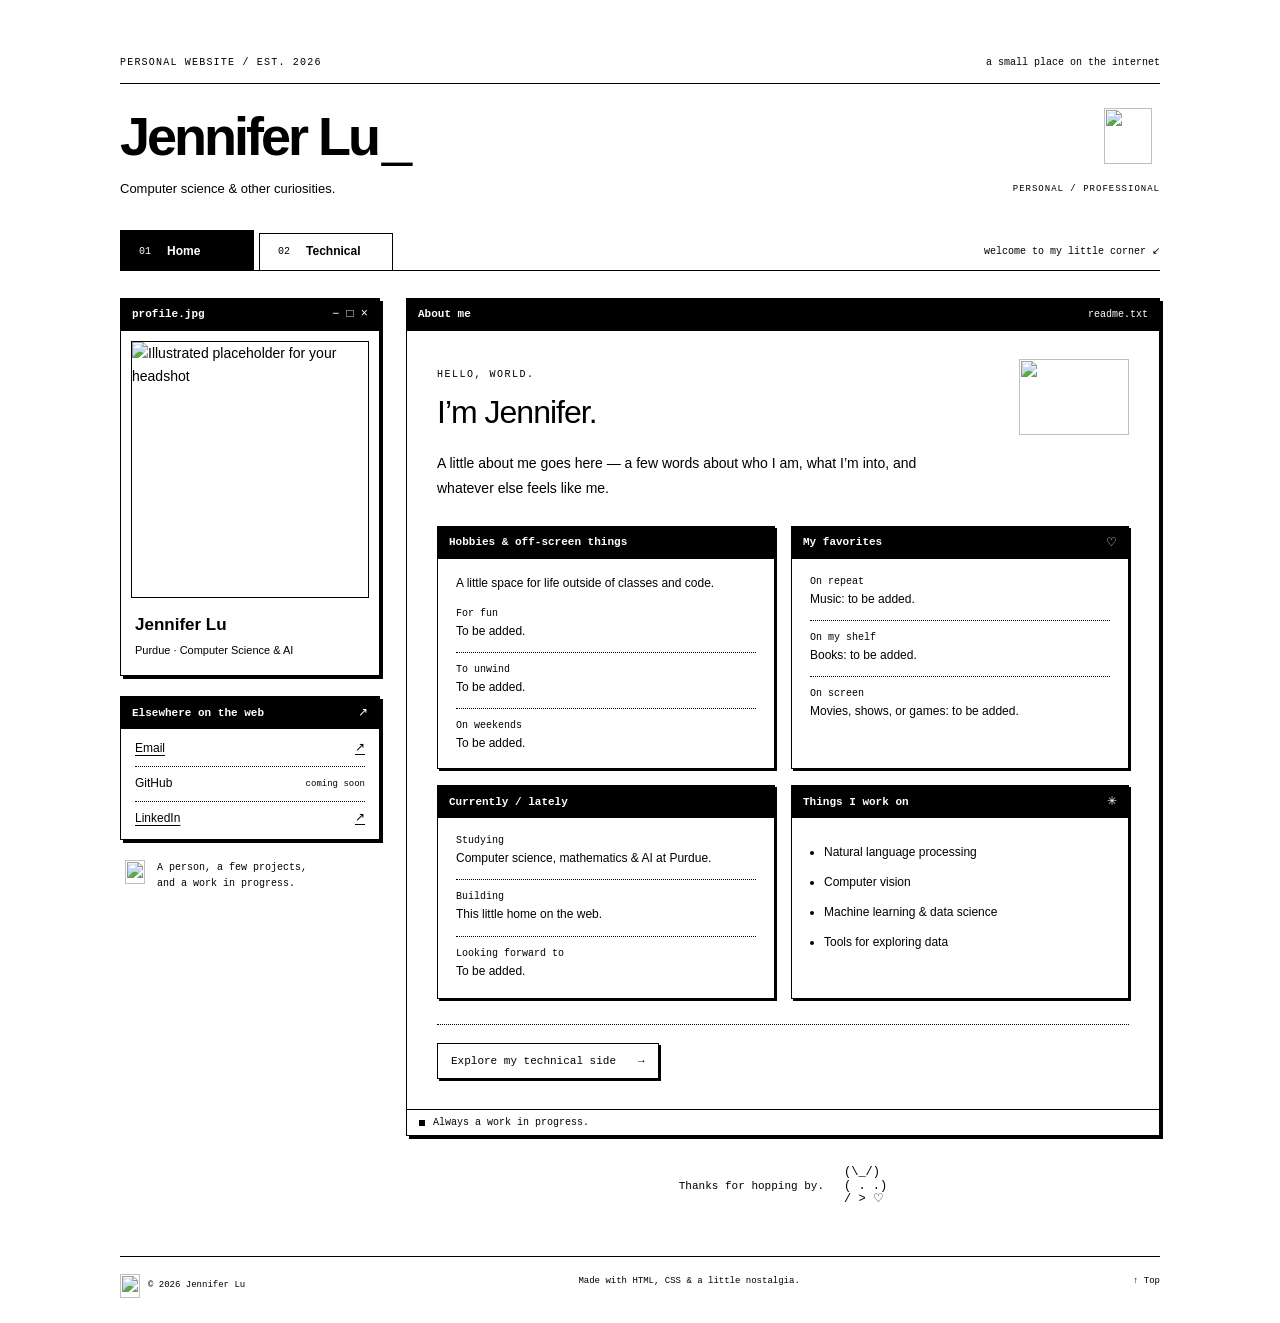
==== index.html @ ff87baa1 "Add files via upload" ====
<!doctype html>
<html lang="en">
<head>
  <meta charset="utf-8">
  <meta name="viewport" content="width=device-width, initial-scale=1">
  <meta name="description" content="Jennifer Lu’s personal website. Purdue computer science, mathematics, and AI student — projects, interests, and a little more about me.">
  <title>Jennifer Lu — Home</title>
  <link rel="icon" href="assets/bunny.svg" type="image/svg+xml">
  <link rel="stylesheet" href="style.css">
</head>
<body id="top">
  <a class="skip-link" href="#main">Skip to content</a>
  <div class="site">
    <header class="site-header">
      <div class="eyebrow"><span>PERSONAL WEBSITE / EST. 2026</span><span class="header-note">a small place on the internet</span></div>
      
      <div class="identity"><a class="wordmark" href="index.html">Jennifer Lu<span class="cursor" aria-hidden="true">_</span></a><img class="header-bunny" src="assets/bunny.svg" width="48" height="56" alt=""></div>
      <div class="header-bottom"><p>Computer science &amp; other curiosities.</p><span class="location">PERSONAL / PROFESSIONAL</span></div>
    </header>
    <nav class="tabs" aria-label="Main navigation">
      <a href="index.html" aria-current="page"><span aria-hidden="true">01</span> Home</a>
      <a href="technical.html"><span aria-hidden="true">02</span> Technical</a>
      <span class="tab-note">welcome to my little corner ↙</span>
    </nav>
    <main id="main" class="home-layout">
      <aside class="profile-column" aria-label="Profile and links">
        <section class="window profile-window">
          <div class="titlebar"><h2>profile.jpg</h2><span aria-hidden="true">− □ ×</span></div>
          <!-- Replace this SVG with your own image; keep the class and descriptive alt text. -->
          <div class="photo-wrap"><img class="profile-photo" src="assets/profile-placeholder.svg" width="480" height="520" alt="Illustrated placeholder for your headshot"></div>
          <div class="profile-caption"><strong>Jennifer Lu</strong><span>Purdue · Computer Science &amp; AI</span></div>
        </section>
        <section class="window links-window">
          <div class="titlebar"><h2>Elsewhere on the web</h2><span aria-hidden="true">↗</span></div>
          <!-- Add your GitHub URL when ready. -->
          <ul class="link-list"><li><a href="mailto:jenniferynlu@gmail.com">Email <span>↗</span></a></li><li><span class="pending-link">GitHub <small>coming soon</small></span></li><li><a href="https://www.linkedin.com/in/jlu123">LinkedIn <span>↗</span></a></li></ul>
          
        </section>
        <p class="sidebar-note"><img class="tiny-bunny" src="assets/bunny.svg" width="20" height="24" alt=""> A person, a few projects,<br>and a work in progress.</p>
      </aside>
      <div class="main-column">
        <section class="window about-window">
          <div class="titlebar"><h1>About me</h1><span class="file-label">readme.txt</span></div>
          <div class="about-content">
            <div class="about-intro">
              <div><span class="section-kicker">HELLO, WORLD.</span><h2>I’m Jennifer.</h2></div>
              <img src="assets/bunny-pair.svg" width="110" height="76" alt="">
            </div>
            <!-- Replace this paragraph with a few casual sentences about yourself. -->
            <p class="bio-placeholder">A little about me goes here — a few words about who I am, what I’m into, and whatever else feels like me.</p>
        <!-- Personal sections: replace the “To be added” text with your own favorites. -->
        <div class="small-grid">
          <section class="window mini-window">
            <div class="titlebar"><h3>Hobbies &amp; off-screen things</h3><img class="tiny-bunny" src="assets/bunny.svg" width="20" height="24" alt=""></div>
            <div class="note-content"><p>A little space for life outside of classes and code.</p><dl class="personal-list"><div><dt>For fun</dt><dd>To be added.</dd></div><div><dt>To unwind</dt><dd>To be added.</dd></div><div><dt>On weekends</dt><dd>To be added.</dd></div></dl></div>
          </section>
          <section class="window mini-window">
            <div class="titlebar"><h3>My favorites</h3><span aria-hidden="true">♡</span></div>
            <dl class="personal-list padded-list"><div><dt>On repeat</dt><dd>Music: to be added.</dd></div><div><dt>On my shelf</dt><dd>Books: to be added.</dd></div><div><dt>On screen</dt><dd>Movies, shows, or games: to be added.</dd></div></dl>
          </section>
          <section class="window mini-window">
            <div class="titlebar"><h3>Currently / lately</h3><img class="tiny-bunny" src="assets/bunny.svg" width="20" height="24" alt=""></div>
            <dl class="personal-list padded-list"><div><dt>Studying</dt><dd>Computer science, mathematics &amp; AI at Purdue.</dd></div><div><dt>Building</dt><dd>This little home on the web.</dd></div><div><dt>Looking forward to</dt><dd>To be added.</dd></div></dl>
          </section>
          <section class="window mini-window">
            <div class="titlebar"><h3>Things I work on</h3><span aria-hidden="true">✳</span></div>
            <ul class="interest-list"><li>Natural language processing</li><li>Computer vision</li><li>Machine learning &amp; data science</li><li>Tools for exploring data</li></ul>
          </section>
        </div>
            <div class="about-technical-link">
              <a class="button" href="technical.html">Explore my technical side <span aria-hidden="true">→</span></a>
            </div>
          </div>
          <div class="window-status"><span class="status-dot" aria-hidden="true"></span> Always a work in progress.</div>
        </section>
        <div class="home-signoff"><span>Thanks for hopping by.</span><span class="ascii-bunny" aria-hidden="true">(\_/)<br>( . .)<br>/ &gt; ♡</span></div>
      </div>
    </main>
    <footer><span class="footer-signature"><img class="tiny-bunny" src="assets/bunny.svg" width="20" height="24" alt=""><span>© 2026 Jennifer Lu</span></span><span>Made with HTML, CSS &amp; a little nostalgia.</span><a href="#top" aria-label="Back to top">↑ Top</a></footer>
  </div>
</body>
</html>
---- style.css ----
/* Shared by both pages. Edit these variables to adjust the entire palette. */
:root{--ink:#000;--muted:#000;--paper:#fff;--canvas:#fff;--bar:#fff;--line:#000;--mono:"Courier New",Courier,monospace;--sans:Arial,Helvetica,sans-serif}
*{box-sizing:border-box}html{scroll-padding-top:24px}body{margin:0;background:var(--canvas);color:var(--ink);font:14px/1.65 var(--sans)}a{color:inherit;text-underline-offset:3px}a:hover{color:#000}a:focus-visible{outline:2px solid var(--ink);outline-offset:5px}::selection{background:#000;color:white}.site{width:min(1040px,calc(100% - 80px));margin:43px auto 0}.eyebrow,.section-kicker,.file-label,.location,.tab-note,.tag,.entry-date,.entry-meta,footer,.sidebar-note,.setup-note{font-family:var(--mono)}.eyebrow{display:flex;justify-content:space-between;font-size:10px;letter-spacing:1.2px;border-bottom:1px solid var(--ink);padding-bottom:11px}.header-note{letter-spacing:0;color:var(--muted)}.identity{display:flex;align-items:center;justify-content:space-between;margin:20px 0 0}.wordmark{font-size:54px;font-weight:700;line-height:1.2;letter-spacing:-3px;text-decoration:none}.cursor{font-weight:400;margin-left:4px}.header-bunny{margin:0 8px 0 0;image-rendering:pixelated}.header-bottom{display:flex;justify-content:space-between;align-items:center;margin:10px 0 29px}.header-bottom p{margin:0;color:#000;font-size:13px}.location{font-size:9px;letter-spacing:1px}.tabs{display:flex;align-items:flex-end;border-bottom:1px solid var(--ink);gap:5px;margin-bottom:27px}.tabs>a{display:flex;gap:16px;align-items:center;min-width:134px;padding:8px 18px;border:1px solid var(--line);border-bottom:0;background:#fff;text-decoration:none;font-size:12px;font-weight:bold;position:relative}.tabs>a span{font:10px var(--mono);color:var(--muted)}.tabs>a[aria-current]{background:var(--paper);border-color:var(--ink);padding-top:11px;bottom:-1px;padding-bottom:9px}.tab-note{margin-left:auto;padding-bottom:9px;font-size:10px;color:var(--muted)}.home-layout,.technical-layout{display:grid;grid-template-columns:260px minmax(0,1fr);gap:26px}.profile-column,.main-column{display:flex;flex-direction:column;gap:20px;min-width:0}.window{background:var(--paper);border:1px solid var(--ink);box-shadow:2px 2px 0 #fff;scroll-margin-top:24px}.titlebar{min-height:32px;display:flex;align-items:center;justify-content:space-between;gap:10px;padding:5px 11px;background:var(--bar);border-bottom:1px solid var(--ink);font:12px var(--mono)}.titlebar h1,.titlebar h2,.titlebar h3{margin:0;font:700 11px/1.5 var(--mono)}.titlebar>span{white-space:nowrap}.titlebar .file-label{font-size:10px;color:var(--muted)}.photo-wrap{padding:10px 10px 0}.profile-photo{display:block;width:100%;height:auto;border:1px solid var(--line);background:#fff}.profile-caption{display:flex;flex-direction:column;padding:13px 14px 16px}.profile-caption strong{font-size:17px}.profile-caption>span{font-size:11px;color:var(--muted);margin-top:2px}.link-list{list-style:none;padding:3px 14px;margin:0}.link-list li+li{border-top:1px dotted #000}.link-list a{display:flex;justify-content:space-between;padding:7px 0;font-size:12px;text-decoration:underline}.link-list a span{font-family:var(--mono)}a[aria-disabled]{color:var(--muted);cursor:default}.setup-note{font-size:10px;color:var(--muted);line-height:1.6}.links-window .setup-note,.window>.setup-note{margin:3px 14px 12px}.sidebar-note{display:flex;gap:12px;color:var(--muted);font-size:10px;margin:0 5px}.sidebar-note>span{font-size:22px;line-height:1.4}.about-content{padding:28px 30px 30px}.section-kicker{font-size:10px;letter-spacing:1.5px;color:var(--muted)}.about-content h2{font-size:32px;line-height:1.18;letter-spacing:-1px;margin:14px 0 22px;font-weight:500}.about-content p{color:#000;max-width:510px;margin:0 0 16px;line-height:1.8}.about-content strong{color:var(--ink)}.button{display:inline-flex;justify-content:space-between;align-items:center;gap:22px;border:1px solid var(--ink);box-shadow:2px 2px 0 #000;background:#fff;padding:9px 13px;font:11px/1.5 var(--mono);text-decoration:none}.button:hover{background:#fff;color:var(--ink)}.about-content .button{margin-top:8px}.window-status{display:flex;align-items:center;gap:8px;border-top:1px solid #000;background:#fff;padding:7px 12px;font:10px var(--mono);color:var(--muted)}.status-dot{width:6px;height:6px;background:#000}.small-grid{display:grid;grid-template-columns:1fr 1fr;gap:18px}.current-list{margin:0;padding:16px}.current-list>div{display:grid;grid-template-columns:65px 1fr;gap:10px;margin:0 0 9px;font-size:11px}.current-list>div:last-child{margin-bottom:0}.current-list dt{font:10px/1.8 var(--mono);color:var(--muted)}dd{margin:0}.note-content{padding:15px 18px}.note-content p{font-size:13px;margin:0 0 14px;line-height:1.7}.note-signoff{font:9px var(--mono);display:flex;align-items:center;justify-content:space-between;gap:8px;color:var(--muted)}footer{display:flex;justify-content:space-between;gap:16px;border-top:1px solid var(--line);margin-top:40px;padding:17px 0 25px;font-size:9px;color:var(--muted)}footer a{text-decoration:none}.skip-link{position:absolute;top:-100px;left:20px;background:white;padding:8px;z-index:10}.skip-link:focus{top:10px}.technical-intro{padding:0 0 2px}.technical-intro h1{font-size:28px;line-height:1.25;font-weight:500;letter-spacing:-.7px;margin:9px 0}.technical-intro p{color:var(--muted);margin:5px 0}.resource-content{padding:20px 17px}.document-icon{display:block;border:1px solid var(--ink);width:29px;height:36px;font:28px/1 var(--mono);padding:2px;margin-bottom:16px;box-shadow:2px 2px 0 #000}.resource-content h3{font-size:17px;font-weight:500;margin:0}.resource-content p{font-size:12px;color:var(--muted);margin:8px 0 18px}.disabled{color:#000;border-color:#000;box-shadow:none}.disabled:hover{background:#fff;color:#000}.download-link{display:block;font:11px var(--mono);margin-top:15px}.section-nav{display:flex;flex-direction:column;padding:6px 8px;gap:9px}.section-nav .section-kicker{margin-bottom:5px}.section-nav a{font:11px/1.7 var(--mono);text-decoration:none}.section-nav a:hover{text-decoration:underline}.section-number{font-weight:400;color:var(--muted);margin-right:9px}.skills-list{padding:6px 20px;margin:0}.skills-list>div{display:grid;grid-template-columns:135px 1fr;gap:12px;padding:13px 0;font-size:12px}.skills-list>div+div{border-top:1px dotted #000}.skills-list dt{font-weight:bold}.skills-list dd{color:var(--muted)}.entry{padding:20px}.entry+.entry{border-top:1px solid #000}.entry-heading{display:flex;justify-content:space-between;align-items:center;gap:12px;flex-wrap:wrap}.entry h3{margin:0;font-size:15px;font-weight:600}.entry p{font-size:12px;color:#000;margin:10px 0;line-height:1.75}.entry p:last-child{margin-bottom:0}.tag{font-size:8px;border:1px solid #000;padding:2px 5px;letter-spacing:.4px}.entry-date{font-size:9px;color:var(--muted)}.entry .entry-meta{font-size:10px;color:var(--muted)}.entry .organization{margin-top:4px;color:var(--muted)}.text-link{font:11px var(--mono);text-decoration:underline}
@media(min-width:1200px){.site{margin-top:55px}}
@media(max-width:800px){.site{width:calc(100% - 40px);margin-top:25px}.home-layout,.technical-layout{grid-template-columns:220px minmax(0,1fr);gap:20px}.about-content{padding:24px}.about-content h2{font-size:28px}.small-grid{grid-template-columns:1fr}.location{display:none}.skills-list>div{grid-template-columns:1fr;gap:4px}.tab-note{font-size:9px}}
@media(max-width:580px){.site{width:calc(100% - 32px);margin-top:20px}.header-note,.tab-note{display:none}.eyebrow{font-size:9px}.wordmark{font-size:43px}.header-bunny{width:36px;height:42px}.header-bottom{margin-bottom:23px}.header-bottom p{font-size:12px}.tabs{margin-bottom:20px}.tabs>a{min-width:120px}.home-layout,.technical-layout{grid-template-columns:1fr}.profile-column{gap:16px}.profile-window .photo-wrap{max-width:280px;margin:auto}.profile-caption{text-align:center}.home-layout .profile-column{display:grid;grid-template-columns:1fr}.sidebar-note{display:none}.about-content{padding:23px}.about-content h2{font-size:29px}.small-grid{grid-template-columns:1fr}.technical-layout .profile-column{order:2}.technical-layout .main-column{order:1}.section-nav{display:none}footer{flex-wrap:wrap;font-size:9px;gap:8px;margin-top:28px}footer>span:nth-child(2){order:3;width:100%}footer>a{margin-left:auto}.technical-intro h1{font-size:26px}}
@media print{body{background:white}.site{width:100%;margin:0}.tabs,.tab-note,.section-nav,.header-bunny,.skip-link,footer>a{display:none}.home-layout,.technical-layout{display:block}.window{box-shadow:none;break-inside:avoid;margin-bottom:15px}.profile-column{margin-bottom:20px}.technical-layout .profile-column{display:none}.titlebar{background:white}}

/* Personal details and small bunny companions. */
.titlebar{background:#000;color:#fff}.titlebar .file-label,.titlebar .section-number{color:#fff}.titlebar .tiny-bunny{filter:invert(1)}
.window{box-shadow:3px 3px 0 #000}.tabs>a{background:#fff}.tabs>a[aria-current]{background:#000;color:#fff}.tabs>a[aria-current] span{color:#fff}
.button:hover{background:#000;color:#fff}.tiny-bunny{flex:none;object-fit:contain}.titlebar .tiny-bunny{width:16px;height:19px}
.pending-link{display:flex;justify-content:space-between;align-items:center;padding:7px 0;font-size:12px}.pending-link small{font:9px var(--mono)}
.bunny-divider{display:flex;align-items:center;justify-content:center;gap:12px;margin:4px 0}.bunny-divider>span:first-child,.bunny-divider>span:last-child{height:1px;background:#000;flex:1}.divider-label{font:10px var(--mono);text-align:center}
.personal-list{margin:0}.personal-list>div+div{border-top:1px dotted #000;margin-top:11px;padding-top:11px}.personal-list dt{font:10px var(--mono);margin-bottom:3px}.personal-list dd{font-size:12px;line-height:1.6}.padded-list{padding:17px 18px}.interest-list{font-size:12px;padding:8px 18px 8px 32px}.interest-list li{padding:5px 0}
.home-signoff{display:flex;justify-content:center;align-items:center;gap:20px;font:11px var(--mono);padding:10px}.ascii-bunny{white-space:pre;font:12px/1.1 var(--mono)}.footer-signature{display:flex;align-items:center;gap:8px}.experience-list{font-size:12px;padding-left:17px;margin:12px 0 0}.experience-list li+li{margin-top:8px}
@media(max-width:580px){.divider-label{font-size:9px}.wordmark{font-size:40px}.bunny-divider{gap:8px}}
@media print{.titlebar{background:#fff;color:#000}.titlebar .file-label,.titlebar .section-number{color:#000}.titlebar .tiny-bunny{filter:none}.window{box-shadow:none}}

/* Keep the introduction and personal boxes together in the About Me window. */
.about-intro{display:flex;align-items:center;justify-content:space-between;gap:18px;margin-bottom:16px}
.about-intro h2{margin:10px 0 0}.about-intro>img{flex:none}
.about-content .bio-placeholder{margin-bottom:25px}
.about-content .small-grid{gap:16px}.about-content .mini-window{min-width:0;box-shadow:2px 2px 0 #000}
.about-content .titlebar h3{margin:0;font:700 11px/1.5 var(--mono);letter-spacing:0}
.about-content .note-content p{font-size:12px;line-height:1.65;margin-bottom:14px}
.about-technical-link{border-top:1px dotted #000;padding-top:18px;margin-top:25px}
.about-technical-link .button{margin-top:0;max-width:100%}
@media(max-width:580px){.about-intro{gap:12px}.about-intro>img{width:80px;height:auto}.about-intro h2{font-size:28px}}
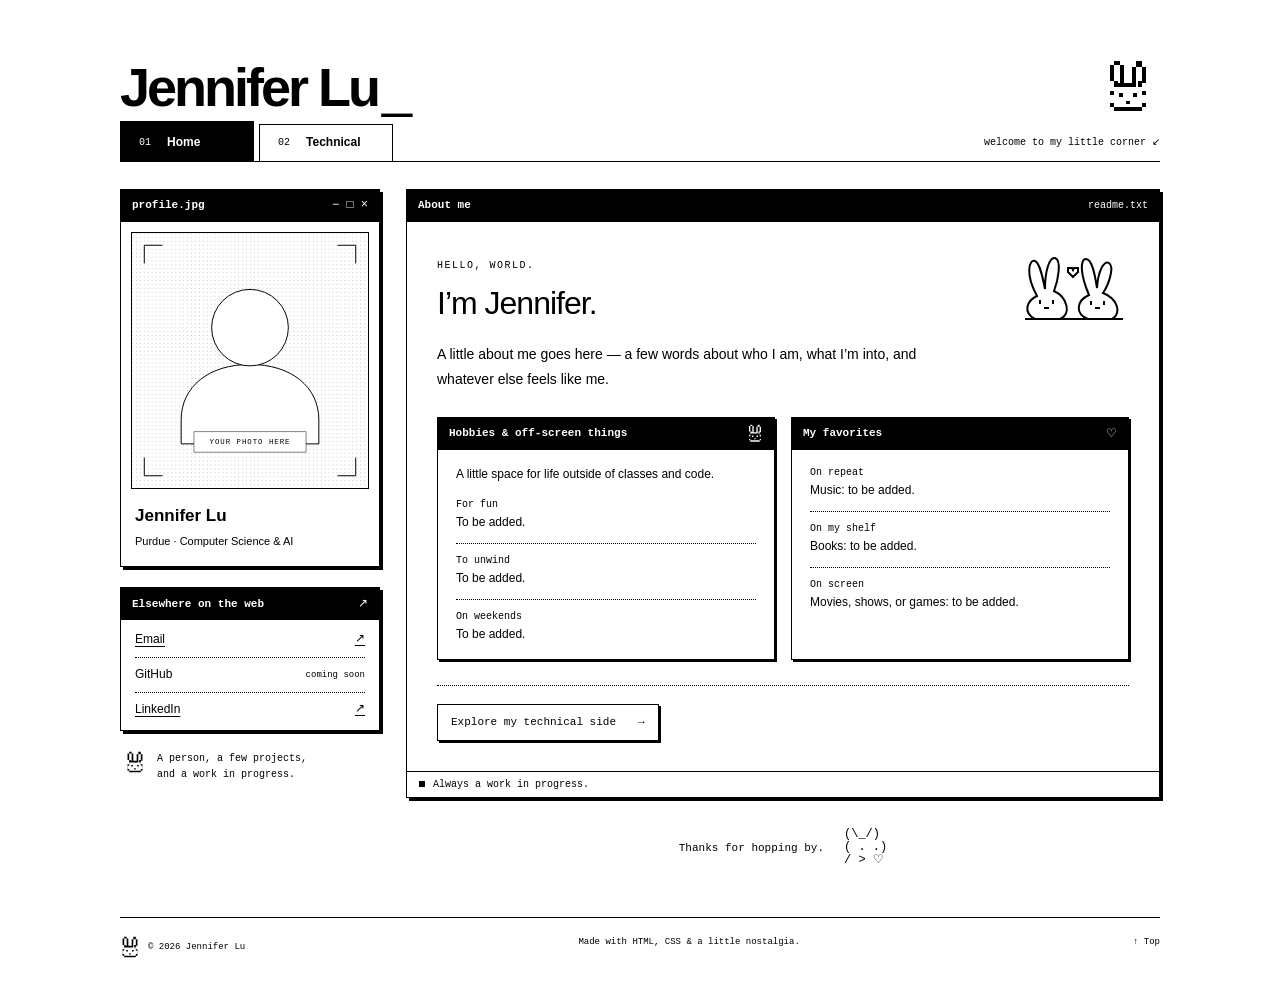
==== commit 8ab10c5c: "simplify" ====
--- a/index.html
+++ b/index.html
@@ -12,10 +12,7 @@
   <a class="skip-link" href="#main">Skip to content</a>
   <div class="site">
     <header class="site-header">
-      <div class="eyebrow"><span>PERSONAL WEBSITE / EST. 2026</span><span class="header-note">a small place on the internet</span></div>
-      
       <div class="identity"><a class="wordmark" href="index.html">Jennifer Lu<span class="cursor" aria-hidden="true">_</span></a><img class="header-bunny" src="assets/bunny.svg" width="48" height="56" alt=""></div>
-      <div class="header-bottom"><p>Computer science &amp; other curiosities.</p><span class="location">PERSONAL / PROFESSIONAL</span></div>
     </header>
     <nav class="tabs" aria-label="Main navigation">
       <a href="index.html" aria-current="page"><span aria-hidden="true">01</span> Home</a>
@@ -58,14 +55,6 @@
             <div class="titlebar"><h3>My favorites</h3><span aria-hidden="true">♡</span></div>
             <dl class="personal-list padded-list"><div><dt>On repeat</dt><dd>Music: to be added.</dd></div><div><dt>On my shelf</dt><dd>Books: to be added.</dd></div><div><dt>On screen</dt><dd>Movies, shows, or games: to be added.</dd></div></dl>
           </section>
-          <section class="window mini-window">
-            <div class="titlebar"><h3>Currently / lately</h3><img class="tiny-bunny" src="assets/bunny.svg" width="20" height="24" alt=""></div>
-            <dl class="personal-list padded-list"><div><dt>Studying</dt><dd>Computer science, mathematics &amp; AI at Purdue.</dd></div><div><dt>Building</dt><dd>This little home on the web.</dd></div><div><dt>Looking forward to</dt><dd>To be added.</dd></div></dl>
-          </section>
-          <section class="window mini-window">
-            <div class="titlebar"><h3>Things I work on</h3><span aria-hidden="true">✳</span></div>
-            <ul class="interest-list"><li>Natural language processing</li><li>Computer vision</li><li>Machine learning &amp; data science</li><li>Tools for exploring data</li></ul>
-          </section>
         </div>
             <div class="about-technical-link">
               <a class="button" href="technical.html">Explore my technical side <span aria-hidden="true">→</span></a>
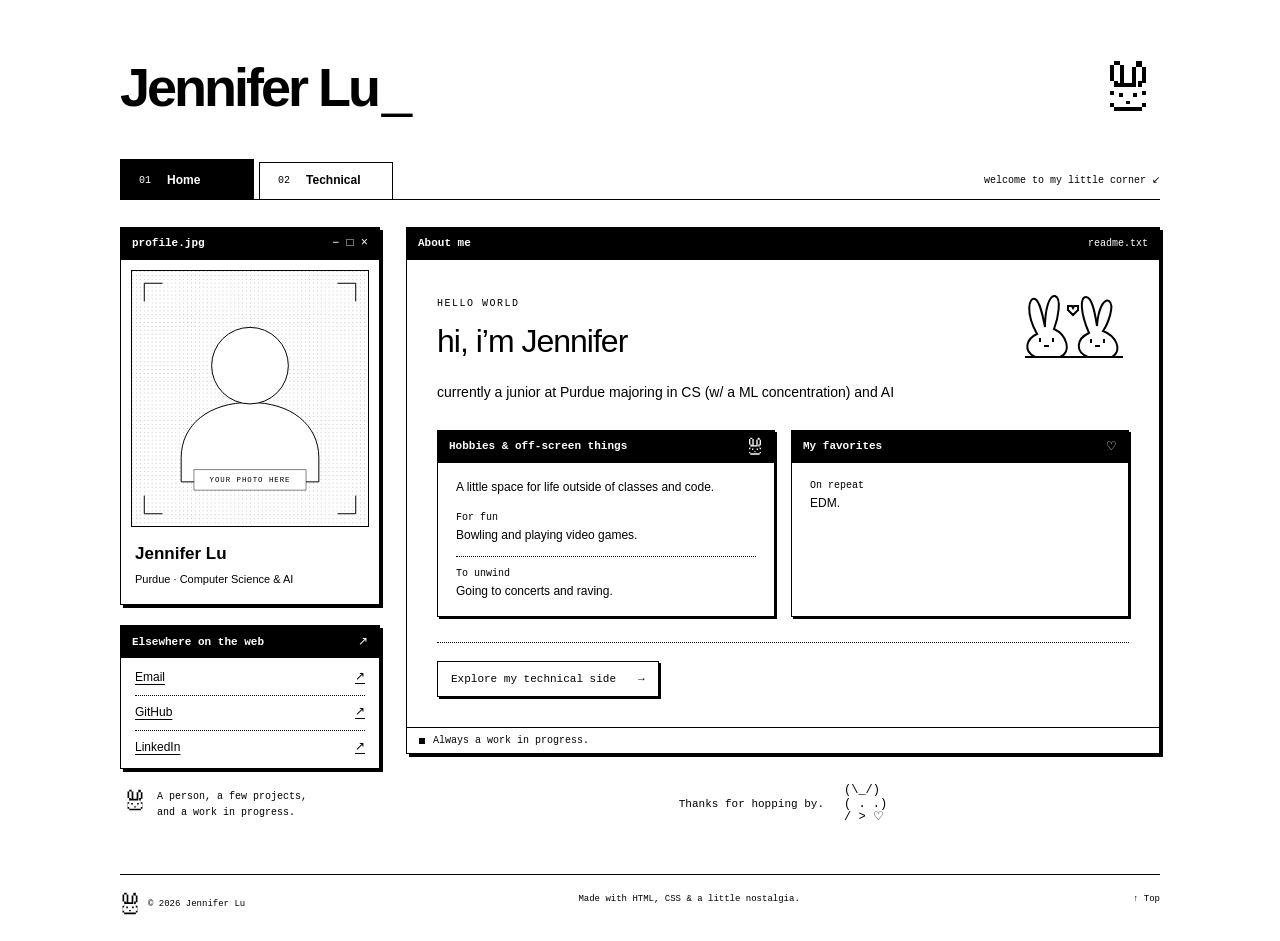
==== commit dfd8e2a9: "mild chnages" ====
--- a/index.html
+++ b/index.html
@@ -29,8 +29,7 @@
         </section>
         <section class="window links-window">
           <div class="titlebar"><h2>Elsewhere on the web</h2><span aria-hidden="true">↗</span></div>
-          <!-- Add your GitHub URL when ready. -->
-          <ul class="link-list"><li><a href="mailto:jenniferynlu@gmail.com">Email <span>↗</span></a></li><li><span class="pending-link">GitHub <small>coming soon</small></span></li><li><a href="https://www.linkedin.com/in/jlu123">LinkedIn <span>↗</span></a></li></ul>
+          <ul class="link-list"><li><a href="mailto:jenniferynlu@gmail.com">Email <span>↗</span></a></li><li><a href="https://github.com/jenniferynlu">GitHub <span>↗</span></a></li><li><a href="https://www.linkedin.com/in/jlu123">LinkedIn <span>↗</span></a></li></ul>
           
         </section>
         <p class="sidebar-note"><img class="tiny-bunny" src="assets/bunny.svg" width="20" height="24" alt=""> A person, a few projects,<br>and a work in progress.</p>
@@ -40,20 +39,20 @@
           <div class="titlebar"><h1>About me</h1><span class="file-label">readme.txt</span></div>
           <div class="about-content">
             <div class="about-intro">
-              <div><span class="section-kicker">HELLO, WORLD.</span><h2>I’m Jennifer.</h2></div>
+              <div><span class="section-kicker">HELLO WORLD</span><h2>hi, i’m Jennifer</h2></div>
               <img src="assets/bunny-pair.svg" width="110" height="76" alt="">
             </div>
             <!-- Replace this paragraph with a few casual sentences about yourself. -->
-            <p class="bio-placeholder">A little about me goes here — a few words about who I am, what I’m into, and whatever else feels like me.</p>
+            <p class="bio-placeholder">currently a junior at Purdue majoring in CS (w/ a ML concentration) and AI </p>
         <!-- Personal sections: replace the “To be added” text with your own favorites. -->
         <div class="small-grid">
           <section class="window mini-window">
             <div class="titlebar"><h3>Hobbies &amp; off-screen things</h3><img class="tiny-bunny" src="assets/bunny.svg" width="20" height="24" alt=""></div>
-            <div class="note-content"><p>A little space for life outside of classes and code.</p><dl class="personal-list"><div><dt>For fun</dt><dd>To be added.</dd></div><div><dt>To unwind</dt><dd>To be added.</dd></div><div><dt>On weekends</dt><dd>To be added.</dd></div></dl></div>
+            <div class="note-content"><p>A little space for life outside of classes and code.</p><dl class="personal-list"><div><dt>For fun</dt><dd>Bowling and playing video games.</dd></div><div><dt>To unwind</dt><dd>Going to concerts and raving.</dd></div></dl></div>
           </section>
           <section class="window mini-window">
             <div class="titlebar"><h3>My favorites</h3><span aria-hidden="true">♡</span></div>
-            <dl class="personal-list padded-list"><div><dt>On repeat</dt><dd>Music: to be added.</dd></div><div><dt>On my shelf</dt><dd>Books: to be added.</dd></div><div><dt>On screen</dt><dd>Movies, shows, or games: to be added.</dd></div></dl>
+            <dl class="personal-list padded-list"><div><dt>On repeat</dt><dd>EDM.</dd></div></dl>
           </section>
         </div>
             <div class="about-technical-link">
--- a/style.css
+++ b/style.css
@@ -17,6 +17,9 @@
 @media(max-width:580px){.divider-label{font-size:9px}.wordmark{font-size:40px}.bunny-divider{gap:8px}}
 @media print{.titlebar{background:#fff;color:#000}.titlebar .file-label,.titlebar .section-number{color:#000}.titlebar .tiny-bunny{filter:none}.window{box-shadow:none}}
 
+/* Extra breathing room between the name and the navigation. */
+.identity{margin-bottom:38px}
+
 /* Keep the introduction and personal boxes together in the About Me window. */
 .about-intro{display:flex;align-items:center;justify-content:space-between;gap:18px;margin-bottom:16px}
 .about-intro h2{margin:10px 0 0}.about-intro>img{flex:none}
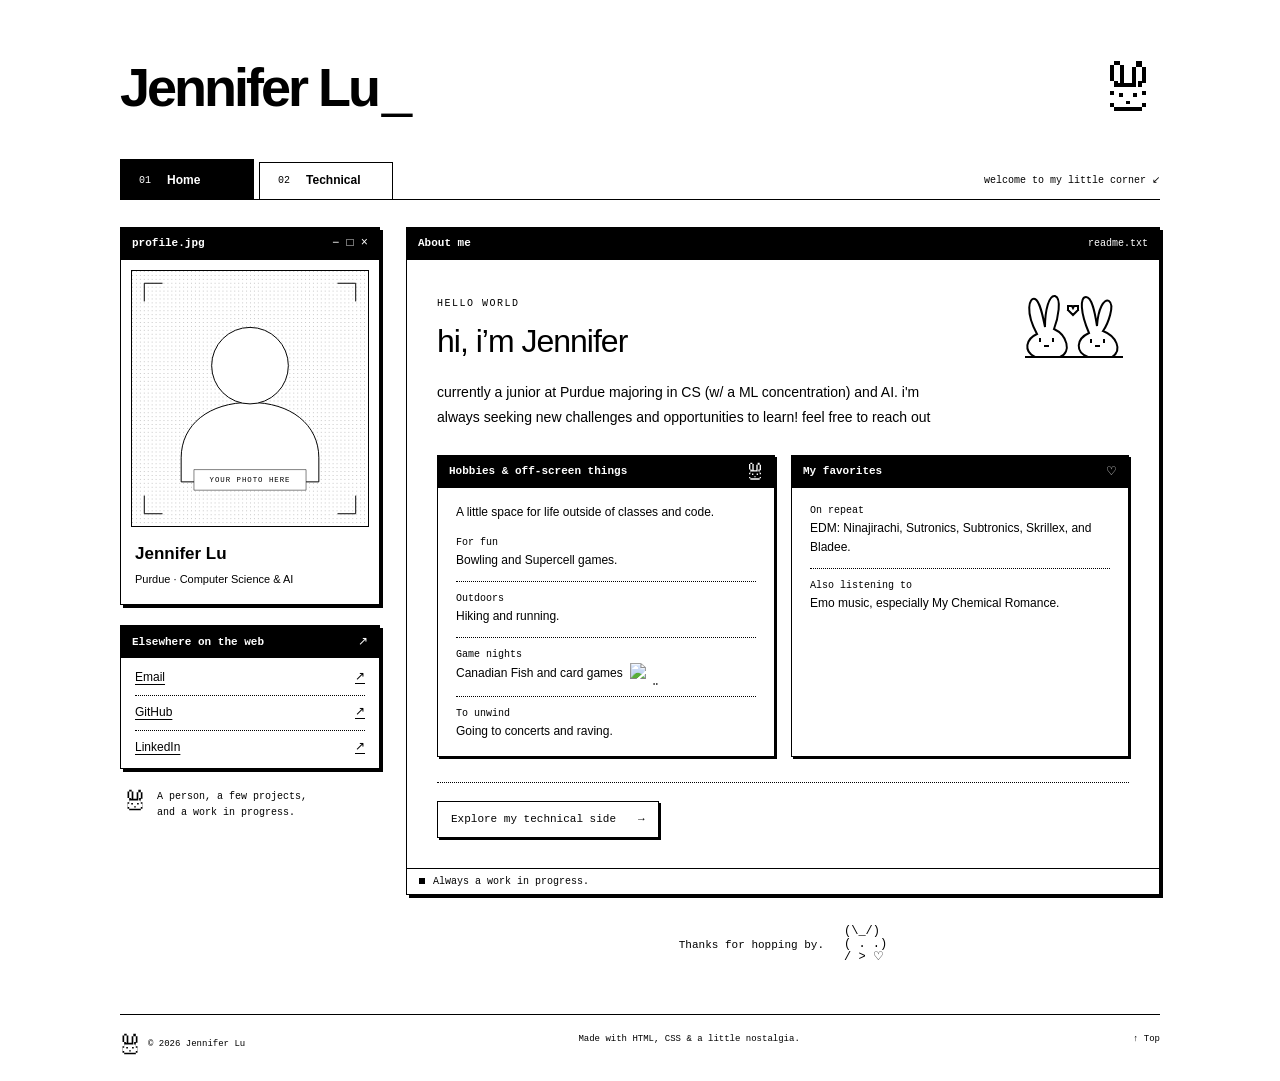
==== commit f7b79795: "content update" ====
--- a/index.html
+++ b/index.html
@@ -23,7 +23,7 @@
       <aside class="profile-column" aria-label="Profile and links">
         <section class="window profile-window">
           <div class="titlebar"><h2>profile.jpg</h2><span aria-hidden="true">− □ ×</span></div>
-          <!-- Replace this SVG with your own image; keep the class and descriptive alt text. -->
+          <!-- Replace the placeholder with assets/jennifer-lu.jpg after adding your headshot to the assets folder. -->
           <div class="photo-wrap"><img class="profile-photo" src="assets/profile-placeholder.svg" width="480" height="520" alt="Illustrated placeholder for your headshot"></div>
           <div class="profile-caption"><strong>Jennifer Lu</strong><span>Purdue · Computer Science &amp; AI</span></div>
         </section>
@@ -43,16 +43,16 @@
               <img src="assets/bunny-pair.svg" width="110" height="76" alt="">
             </div>
             <!-- Replace this paragraph with a few casual sentences about yourself. -->
-            <p class="bio-placeholder">currently a junior at Purdue majoring in CS (w/ a ML concentration) and AI </p>
+            <p class="bio-placeholder">currently a junior at Purdue majoring in CS (w/ a ML concentration) and AI. i'm always seeking new challenges and opportunities to learn! feel free to reach out</p>
         <!-- Personal sections: replace the “To be added” text with your own favorites. -->
         <div class="small-grid">
           <section class="window mini-window">
             <div class="titlebar"><h3>Hobbies &amp; off-screen things</h3><img class="tiny-bunny" src="assets/bunny.svg" width="20" height="24" alt=""></div>
-            <div class="note-content"><p>A little space for life outside of classes and code.</p><dl class="personal-list"><div><dt>For fun</dt><dd>Bowling and playing video games.</dd></div><div><dt>To unwind</dt><dd>Going to concerts and raving.</dd></div></dl></div>
+            <div class="note-content"><p>A little space for life outside of classes and code.</p><dl class="personal-list"><div><dt>For fun</dt><dd>Bowling and Supercell games.</dd></div><div><dt>Outdoors</dt><dd>Hiking and running.</dd></div><div><dt>Game nights</dt><dd>Canadian Fish and card games <img class="card-fish" src="assets/card-fish.svg" width="34" height="22" alt="small fish with cards"></dd></div><div><dt>To unwind</dt><dd>Going to concerts and raving.</dd></div></dl></div>
           </section>
           <section class="window mini-window">
             <div class="titlebar"><h3>My favorites</h3><span aria-hidden="true">♡</span></div>
-            <dl class="personal-list padded-list"><div><dt>On repeat</dt><dd>EDM.</dd></div></dl>
+            <dl class="personal-list padded-list"><div><dt>On repeat</dt><dd>EDM: Ninajirachi, Sutronics, Subtronics, Skrillex, and Bladee.</dd></div><div><dt>Also listening to</dt><dd>Emo music, especially My Chemical Romance.</dd></div></dl>
           </section>
         </div>
             <div class="about-technical-link">
--- a/style.css
+++ b/style.css
@@ -19,6 +19,7 @@
 
 /* Extra breathing room between the name and the navigation. */
 .identity{margin-bottom:38px}
+.card-fish{display:inline-block;vertical-align:middle;margin-left:4px}
 
 /* Keep the introduction and personal boxes together in the About Me window. */
 .about-intro{display:flex;align-items:center;justify-content:space-between;gap:18px;margin-bottom:16px}
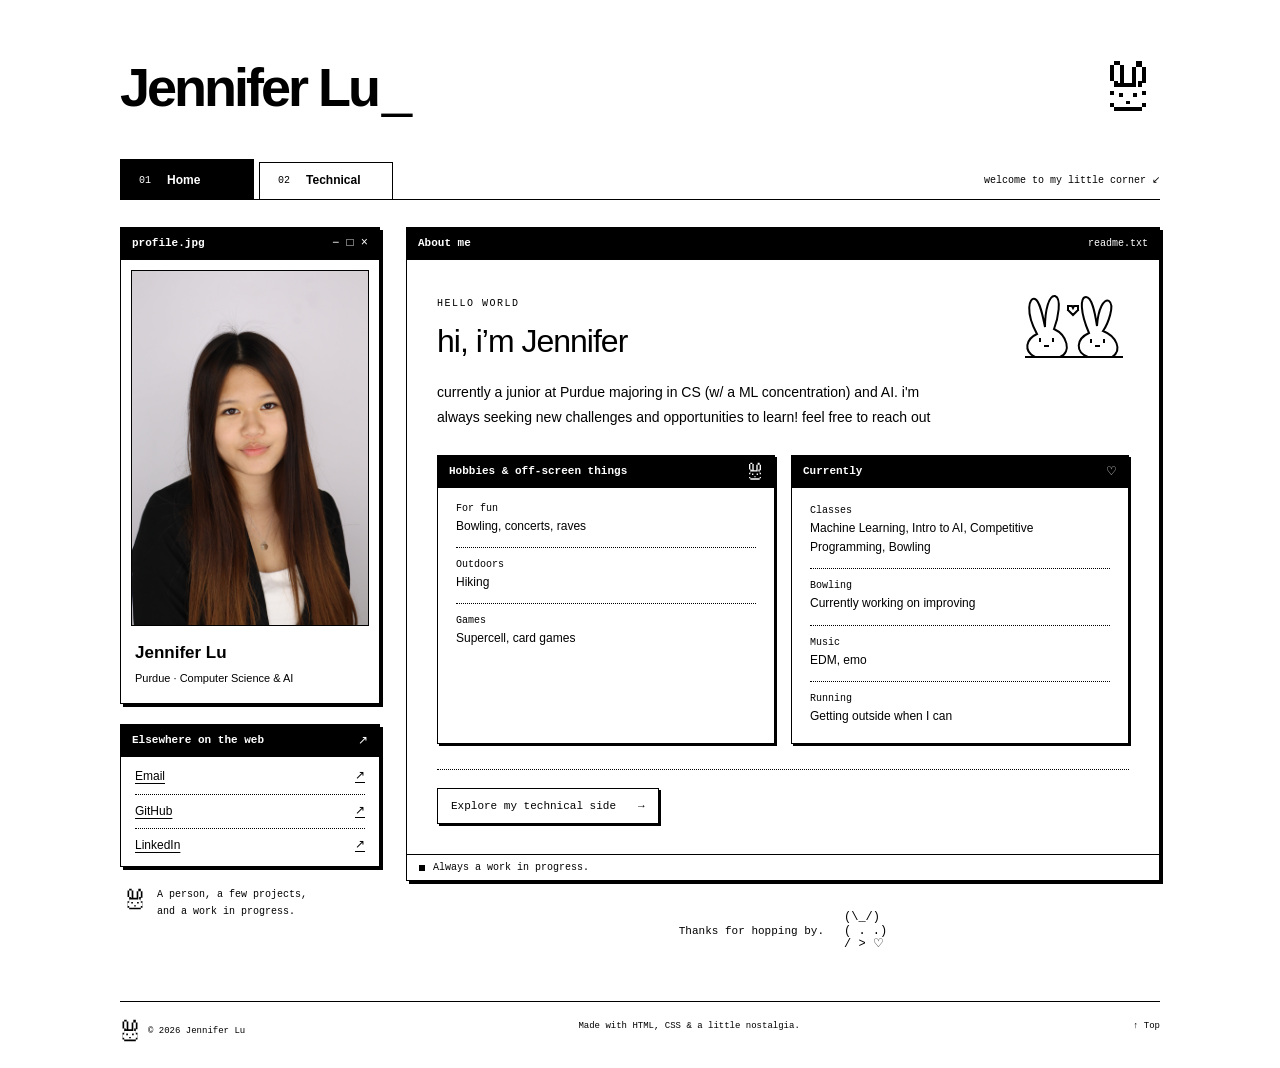
==== commit 56d46347: "more content changes and pfp add" ====
--- a/index.html
+++ b/index.html
@@ -23,8 +23,7 @@
       <aside class="profile-column" aria-label="Profile and links">
         <section class="window profile-window">
           <div class="titlebar"><h2>profile.jpg</h2><span aria-hidden="true">− □ ×</span></div>
-          <!-- Replace the placeholder with assets/jennifer-lu.jpg after adding your headshot to the assets folder. -->
-          <div class="photo-wrap"><img class="profile-photo" src="assets/profile-placeholder.svg" width="480" height="520" alt="Illustrated placeholder for your headshot"></div>
+          <div class="photo-wrap"><img class="profile-photo" src="assets/pfp.jpg" width="480" height="520" alt="Headshot of Jennifer Lu"></div>
           <div class="profile-caption"><strong>Jennifer Lu</strong><span>Purdue · Computer Science &amp; AI</span></div>
         </section>
         <section class="window links-window">
@@ -48,11 +47,11 @@
         <div class="small-grid">
           <section class="window mini-window">
             <div class="titlebar"><h3>Hobbies &amp; off-screen things</h3><img class="tiny-bunny" src="assets/bunny.svg" width="20" height="24" alt=""></div>
-            <div class="note-content"><p>A little space for life outside of classes and code.</p><dl class="personal-list"><div><dt>For fun</dt><dd>Bowling and Supercell games.</dd></div><div><dt>Outdoors</dt><dd>Hiking and running.</dd></div><div><dt>Game nights</dt><dd>Canadian Fish and card games <img class="card-fish" src="assets/card-fish.svg" width="34" height="22" alt="small fish with cards"></dd></div><div><dt>To unwind</dt><dd>Going to concerts and raving.</dd></div></dl></div>
+            <div class="note-content"><dl class="personal-list"><div><dt>For fun</dt><dd>Bowling, concerts, raves</dd></div><div><dt>Outdoors</dt><dd>Hiking</dd></div><div><dt>Games</dt><dd>Supercell, card games</dd></div></dl></div>
           </section>
           <section class="window mini-window">
-            <div class="titlebar"><h3>My favorites</h3><span aria-hidden="true">♡</span></div>
-            <dl class="personal-list padded-list"><div><dt>On repeat</dt><dd>EDM: Ninajirachi, Sutronics, Subtronics, Skrillex, and Bladee.</dd></div><div><dt>Also listening to</dt><dd>Emo music, especially My Chemical Romance.</dd></div></dl>
+            <div class="titlebar"><h3>Currently</h3><span aria-hidden="true">♡</span></div>
+            <dl class="personal-list padded-list"><div><dt>Classes</dt><dd>Machine Learning, Intro to AI, Competitive Programming, Bowling</dd></div><div><dt>Bowling</dt><dd>Currently working on improving</dd></div><div><dt>Music</dt><dd>EDM, emo</dd></div><div><dt>Running</dt><dd>Getting outside when I can</dd></div></dl>
           </section>
         </div>
             <div class="about-technical-link">
--- a/style.css
+++ b/style.css
@@ -19,7 +19,6 @@
 
 /* Extra breathing room between the name and the navigation. */
 .identity{margin-bottom:38px}
-.card-fish{display:inline-block;vertical-align:middle;margin-left:4px}
 
 /* Keep the introduction and personal boxes together in the About Me window. */
 .about-intro{display:flex;align-items:center;justify-content:space-between;gap:18px;margin-bottom:16px}
